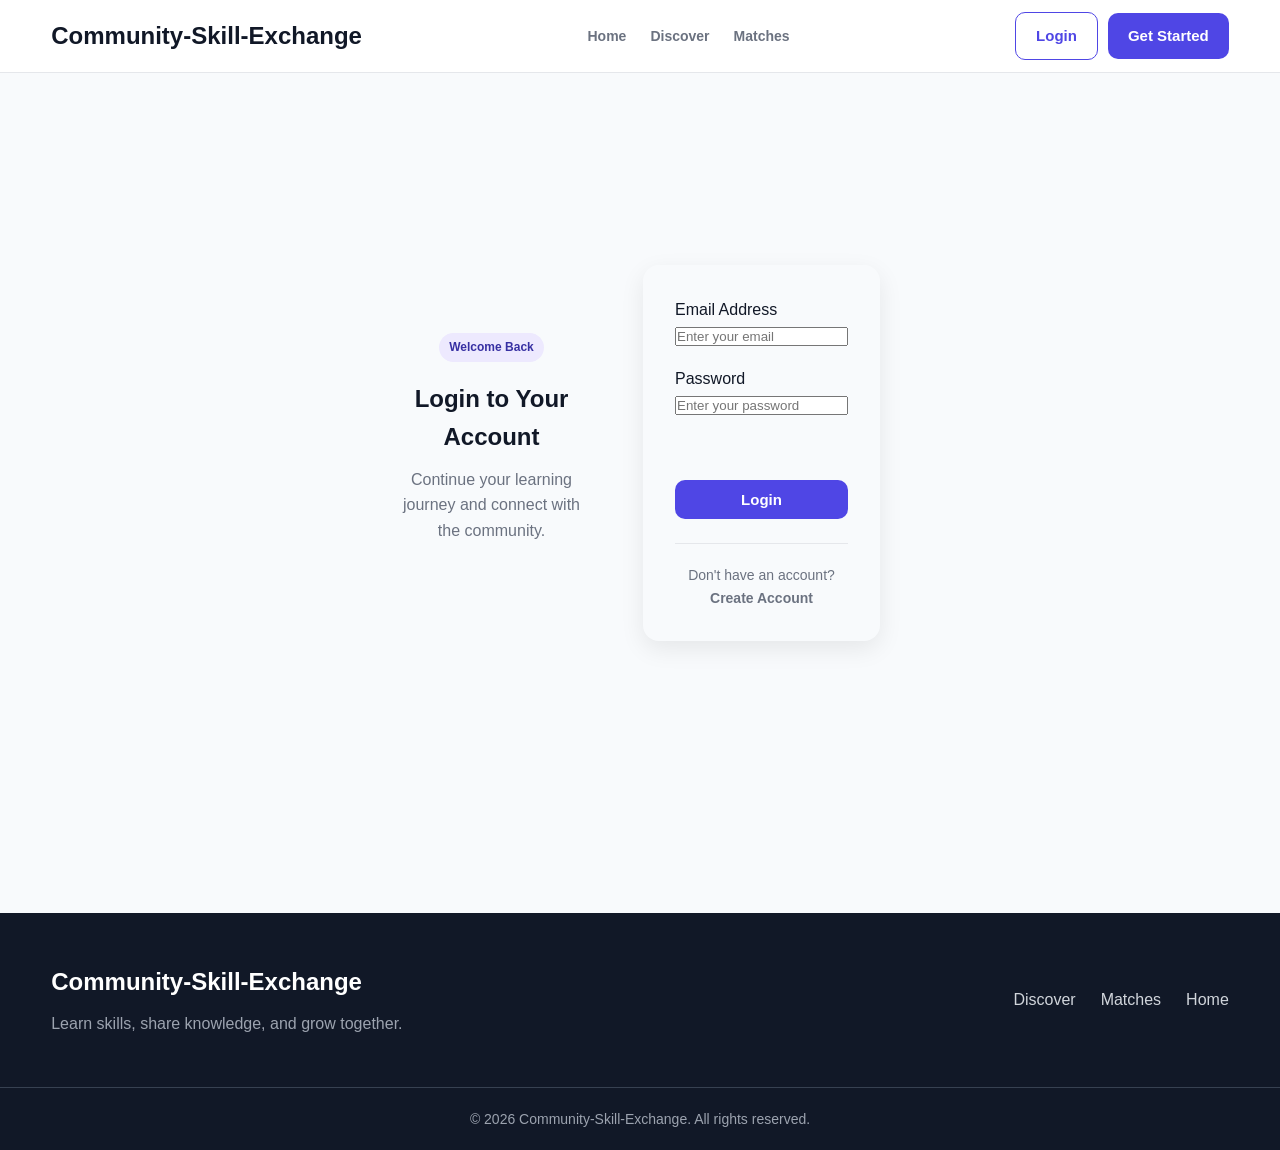
==== dashboard.html @ 2cf52b86 "Complete authentication system" ====
<!DOCTYPE html>
<html lang="en">

<head>
    <meta charset="UTF-8">
    <meta name="viewport" content="width=device-width, initial-scale=1.0">

    <title>Dashboard | Community-Skill-Exchange</title>

    <link rel="stylesheet" href="css/style.css">
    <link rel="stylesheet" href="css/components.css">
    <link rel="stylesheet" href="css/responsive.css">
</head>

<body>

    <!-- Navigation -->
    <div id="navbar"></div>


    <!-- Dashboard -->
    <main>

        <section class="section">

            <div class="container">

                <div class="section-header">

                    <span class="badge badge-primary">
                        Dashboard
                    </span>

                    <h1>
                        Welcome to Community-Skill-Exchange
                    </h1>

                    <p>
                        Manage your skills, learning goals,
                        activities, and connections.
                    </p>

                </div>


                <!-- Dashboard Cards -->
                <div class="card-grid">

                    <div class="card">

                        <h3>My Profile</h3>

                        <p>
                            View and manage your profile
                            information.
                        </p>

                        <a
                            href="profile.html"
                            class="btn btn-secondary">
                            View Profile
                        </a>

                    </div>


                    <div class="card">

                        <h3>My Skills</h3>

                        <p>
                            Add and manage the skills you
                            can teach or want to learn.
                        </p>

                        <a
                            href="skills.html"
                            class="btn btn-secondary">
                            Manage Skills
                        </a>

                    </div>


                    <div class="card">

                        <h3>Find People</h3>

                        <p>
                            Discover community members and
                            explore their skills.
                        </p>

                        <a
                            href="discover.html"
                            class="btn btn-secondary">
                            Discover
                        </a>

                    </div>


                    <div class="card">

                        <h3>My Matches</h3>

                        <p>
                            View people who match your
                            learning and teaching interests.
                        </p>

                        <a
                            href="matches.html"
                            class="btn btn-secondary">
                            View Matches
                        </a>

                    </div>

                </div>

            </div>

        </section>

    </main>


    <!-- Footer -->
    <div id="footer"></div>


    <!-- JavaScript -->

    <script src="js/storage.js"></script>
    <script src="js/common.js"></script>
    <script src="js/auth.js"></script>

    <!-- Protect Dashboard -->
    <script>
        protectPage();
    </script>

    <script src="js/app.js"></script>

</body>

</html>
---- css/style.css ----
/* =====================================================
   SKILLCONNECT - GLOBAL STYLES
   Community Skill Exchange & Learning Network
   ===================================================== */

* {
    margin: 0;
    padding: 0;
    box-sizing: border-box;
}

:root {
    --primary: #4f46e5;
    --primary-dark: #3730a3;
    --secondary: #7c3aed;

    --background: #f8fafc;
    --surface: #ffffff;

    --text-primary: #111827;
    --text-secondary: #6b7280;

    --border: #e5e7eb;

    --success: #16a34a;
    --warning: #f59e0b;
    --danger: #dc2626;

    --radius-sm: 6px;
    --radius-md: 10px;
    --radius-lg: 16px;

    --shadow-sm: 0 2px 8px rgba(0, 0, 0, 0.05);
    --shadow-md: 0 8px 24px rgba(0, 0, 0, 0.08);

    --container: 1200px;
}

html {
    scroll-behavior: smooth;
}

body {
    font-family: Arial, Helvetica, sans-serif;
    background: var(--background);
    color: var(--text-primary);
    line-height: 1.6;
}

/* Container */

.container {
    width: min(92%, var(--container));
    margin: 0 auto;
}

/* Links */

a {
    color: inherit;
    text-decoration: none;
}

/* Buttons */

.btn {
    display: inline-flex;
    align-items: center;
    justify-content: center;
    gap: 8px;

    padding: 11px 20px;

    border: none;
    border-radius: var(--radius-md);

    font-size: 15px;
    font-weight: 600;

    cursor: pointer;

    transition: 0.2s ease;
}

.btn-primary {
    background: var(--primary);
    color: white;
}

.btn-primary:hover {
    background: var(--primary-dark);
    transform: translateY(-1px);
}

.btn-secondary {
    background: #ede9fe;
    color: var(--primary-dark);
}

.btn-outline {
    background: transparent;
    color: var(--primary);
    border: 1px solid var(--primary);
}

/* Cards */

.card {
    background: var(--surface);
    border: 1px solid var(--border);
    border-radius: var(--radius-lg);
    padding: 24px;
    box-shadow: var(--shadow-sm);
}

/* Forms */

.form-group {
    margin-bottom: 18px;
}

.form-label {
    display: block;
    margin-bottom: 7px;
    font-weight: 600;
}

.form-input,
.form-select,
.form-textarea {
    width: 100%;
    padding: 12px 14px;

    border: 1px solid var(--border);
    border-radius: var(--radius-md);

    background: white;
    color: var(--text-primary);

    font-size: 15px;
    outline: none;

    transition: 0.2s ease;
}

.form-input:focus,
.form-select:focus,
.form-textarea:focus {
    border-color: var(--primary);
    box-shadow: 0 0 0 3px rgba(79, 70, 229, 0.1);
}

.form-textarea {
    min-height: 120px;
    resize: vertical;
}

/* Page header */

.page-header {
    margin-bottom: 30px;
}

.page-header h1 {
    font-size: 30px;
    margin-bottom: 6px;
}

.page-header p {
    color: var(--text-secondary);
}

/* Badge */

.badge {
    display: inline-flex;
    padding: 5px 10px;
    border-radius: 999px;
    font-size: 12px;
    font-weight: 600;
}

.badge-primary {
    background: #ede9fe;
    color: var(--primary-dark);
}

.badge-success {
    background: #dcfce7;
    color: #166534;
}

/* Utilities */

.text-center {
    text-align: center;
}

.text-muted {
    color: var(--text-secondary);
}

.hidden {
    display: none !important;
}
/* =====================================================
   HERO
   ===================================================== */

.hero {
    min-height: calc(100vh - 72px);

    display: flex;
    align-items: center;

    background:
        radial-gradient(
            circle at top right,
            #e0e7ff,
            transparent 40%
        );
}

.hero-content {
    max-width: 760px;
    text-align: center;
    margin: 0 auto;
}

.hero h1 {
    margin-top: 20px;
    font-size: clamp(42px, 6vw, 72px);
    line-height: 1.05;
    letter-spacing: -2px;
}

.hero h1 span {
    color: var(--primary);
}

.hero p {
    max-width: 650px;
    margin: 25px auto;
    color: var(--text-secondary);
    font-size: 18px;
}

.hero-actions {
    display: flex;
    justify-content: center;
    gap: 12px;
    margin-top: 30px;
}

@media (max-width: 600px) {

    .hero {
        min-height: calc(100vh - 64px);
    }

    .hero h1 {
        font-size: 42px;
    }

    .hero p {
        font-size: 16px;
    }

    .hero-actions {
        flex-direction: column;
    }

    .hero-actions .btn {
        width: 100%;
    }
}
---- css/components.css ----
/* =====================================================
   NAVBAR
   ===================================================== */

.navbar {
    background: #ffffff;
    border-bottom: 1px solid var(--border);
    position: sticky;
    top: 0;
    z-index: 1000;
}

.navbar-content {
    min-height: 72px;

    display: flex;
    align-items: center;
    justify-content: space-between;

    gap: 30px;
}

.logo {
    font-size: 24px;
    font-weight: 800;
    color: var(--text-primary);
}

.logo span {
    color: var(--primary);
}

.nav-links {
    display: flex;
    align-items: center;
    gap: 24px;
}

.nav-links a {
    color: var(--text-secondary);
    font-size: 14px;
    font-weight: 600;
    transition: 0.2s ease;
}

.nav-links a:hover {
    color: var(--primary);
}

.nav-actions {
    display: flex;
    align-items: center;
    gap: 10px;
}
/* =====================================================
   FOOTER
   ===================================================== */

.footer {
    margin-top: 80px;
    background: #111827;
    color: #ffffff;
}

.footer-content {
    padding: 50px 0;

    display: flex;
    justify-content: space-between;
    gap: 40px;
}

.footer .logo {
    color: #ffffff;
}

.footer p {
    margin-top: 10px;
    color: #9ca3af;
}

.footer-links {
    display: flex;
    gap: 25px;
    align-items: center;
}

.footer-links a {
    color: #d1d5db;
    transition: 0.2s ease;
}

.footer-links a:hover {
    color: #ffffff;
}

.footer-bottom {
    border-top: 1px solid #374151;
    padding: 20px;
    text-align: center;
}

.footer-bottom p {
    margin: 0;
    font-size: 14px;
}
/* =====================================================
   AUTHENTICATION
   ===================================================== */

.auth-page {
    min-height: calc(100vh - 72px);

    display: flex;
    align-items: center;

    padding: 60px 0;

    background:
        radial-gradient(
            circle at top left,
            #e0e7ff,
            transparent 35%
        );
}

.auth-container {
    max-width: 1050px;
    margin: 0 auto;

    display: grid;
    grid-template-columns: 1fr 1fr;

    gap: 60px;
    align-items: center;
}


/* Authentication information */

.auth-info {
    padding: 20px;
}

.auth-info h1 {
    margin-top: 20px;

    font-size: clamp(42px, 5vw, 64px);
    line-height: 1.05;
    letter-spacing: -2px;
}

.auth-info h1 span {
    color: var(--primary);
}

.auth-info > p {
    margin-top: 24px;

    max-width: 500px;

    color: var(--text-secondary);
    font-size: 17px;
}


/* Benefits */

.auth-benefits {
    margin-top: 35px;

    display: flex;
    flex-direction: column;
    gap: 20px;
}

.benefit-item {
    display: flex;
    gap: 14px;
    align-items: flex-start;
}

.benefit-icon {
    width: 30px;
    height: 30px;

    display: flex;
    align-items: center;
    justify-content: center;

    flex-shrink: 0;

    border-radius: 50%;

    background: #ede9fe;
    color: var(--primary);

    font-weight: 700;
}

.benefit-item h3 {
    font-size: 16px;
    margin-bottom: 3px;
}

.benefit-item p {
    color: var(--text-secondary);
    font-size: 14px;
}


/* Authentication card */

.auth-card {
    background: var(--surface);

    padding: 38px;

    border: 1px solid var(--border);
    border-radius: var(--radius-lg);

    box-shadow: var(--shadow-md);
}

.auth-header {
    margin-bottom: 28px;
}

.auth-header h2 {
    font-size: 28px;
    margin-bottom: 6px;
}

.auth-header p {
    color: var(--text-secondary);
}


/* Checkbox */

.form-checkbox {
    display: flex;
    align-items: flex-start;
    gap: 9px;

    margin-bottom: 20px;

    font-size: 14px;
    color: var(--text-secondary);
}

.form-checkbox input {
    margin-top: 4px;
}


/* Submit button */

.auth-submit {
    width: 100%;
}


/* Authentication messages */

.auth-message {
    min-height: 20px;

    margin-bottom: 15px;

    font-size: 14px;
    font-weight: 600;
}

.auth-message.success {
    color: var(--success);
}

.auth-message.error {
    color: var(--danger);
}


/* Authentication footer */

.auth-footer {
    margin-top: 25px;

    padding-top: 20px;

    border-top: 1px solid var(--border);

    text-align: center;
}

.auth-footer p {
    color: var(--text-secondary);
    font-size: 14px;
}

.auth-footer a {
    color: var(--primary);
    font-weight: 600;
}
/* =====================================================
   LOGIN PAGE
   ===================================================== */

/* =====================================================
   AUTH SECTION
   ===================================================== */

.auth-section {
    min-height: calc(100vh - 140px);
    display: flex;
    align-items: center;
    justify-content: center;
    padding: 60px 20px;
}

/* =====================================================
   AUTHENTICATION LAYOUT
   ===================================================== */

.auth-page {
    min-height: calc(100vh - 140px);
    padding: 60px 20px;
    display: flex;
    align-items: center;
}

.auth-page .auth-container {
    width: 100%;
    max-width: 1050px;
    margin: 0 auto;

    display: grid;
    grid-template-columns: 1fr 420px;
    gap: 70px;
    align-items: center;
}

/* Left information section */

.auth-info {
    padding: 20px;
}

.auth-info h1 {
    font-size: 4rem;
    line-height: 1.05;
    margin: 25px 0;
}

.auth-info h1 span {
    color: var(--primary-color);
}

.auth-info > p {
    max-width: 560px;
    font-size: 1.05rem;
    line-height: 1.7;
    color: var(--text-secondary);
}

/* Benefits */

.auth-benefits {
    margin-top: 35px;
}

.benefit-item {
    display: flex;
    gap: 15px;
    margin-bottom: 22px;
}

.benefit-icon {
    width: 32px;
    height: 32px;
    flex-shrink: 0;

    display: flex;
    align-items: center;
    justify-content: center;

    border-radius: 50%;
    background: var(--primary-light);
    color: var(--primary-color);
    font-weight: 700;
}

.benefit-item h3 {
    margin: 0 0 5px;
}

.benefit-item p {
    margin: 0;
    color: var(--text-secondary);
}

/* Registration card */

.auth-page .auth-card {
    width: 100%;
    box-sizing: border-box;

    background: var(--bg-card);
    border: 1px solid var(--border-color);
    border-radius: 18px;
    padding: 35px;

    box-shadow: var(--shadow-md);
}

.auth-page .auth-header {
    text-align: center;
    margin-bottom: 30px;
}

.auth-page .auth-header h2 {
    margin: 0 0 10px;
}

.auth-page .auth-header p {
    margin: 0;
    color: var(--text-secondary);
}

/* Form */

.auth-page .form-group {
    width: 100%;
    margin-bottom: 20px;
}

.auth-page .form-input {
    width: 100%;
    box-sizing: border-box;
}

.auth-submit {
    width: 100%;
    margin-top: 10px;
}

.auth-footer {
    text-align: center;
    margin-top: 24px;
}

.auth-footer p {
    color: var(--text-secondary);
}

.auth-footer a {
    color: var(--primary-color);
    font-weight: 600;
    text-decoration: none;
}

.auth-footer a:hover {
    text-decoration: underline;
}

/* Login page only */
.login-page .auth-container {
    max-width: 480px;
}

/* Registration page */
.register-page .auth-container {
    max-width: 1050px;
    margin: 0 auto;
}

.auth-header {
    text-align: center;
    margin-bottom: 30px;
}

.auth-header h1 {
    margin: 18px 0 10px;
}

.auth-header p {
    color: var(--text-secondary);
    line-height: 1.6;
}

.auth-card {
    background: var(--bg-card);
    border: 1px solid var(--border-color);
    border-radius: 16px;
    padding: 32px;
    box-shadow: var(--shadow-md);
}

.btn-full {
    width: 100%;
    margin-top: 10px;
}

.auth-footer {
    text-align: center;
    margin-top: 24px;
}

.auth-footer p {
    color: var(--text-secondary);
}

.auth-footer a {
    color: var(--primary-color);
    font-weight: 600;
    text-decoration: none;
}

.auth-footer a:hover {
    text-decoration: underline;
}
---- css/responsive.css ----
@media (max-width: 900px) {

    .nav-links {
        display: none;
    }

    .navbar-content {
        min-height: 64px;
    }

    .page-header h1 {
        font-size: 26px;
    }
}

@media (max-width: 500px) {

    .nav-actions .btn-outline {
        display: none;
    }

    .logo {
        font-size: 20px;
    }

    .card {
        padding: 18px;
    }
}
@media (max-width: 700px) {

    .footer-content {
        flex-direction: column;
    }

    .footer-links {
        flex-wrap: wrap;
        gap: 15px;
    }
}
/* =====================================================
   AUTHENTICATION RESPONSIVE
   ===================================================== */

@media (max-width: 850px) {

    .auth-container {
        grid-template-columns: 1fr;
        gap: 30px;
        max-width: 600px;
    }

    .auth-info {
        text-align: center;
    }

    .auth-info > p {
        margin-left: auto;
        margin-right: auto;
    }

    .auth-benefits {
        text-align: left;
    }
}


@media (max-width: 500px) {

    .auth-page {
        padding: 30px 0;
    }

    .auth-card {
        padding: 25px 20px;
    }

    .auth-info h1 {
        font-size: 42px;
    }

    .auth-header h2 {
        font-size: 24px;
    }
}
/* =====================================================
   AUTH RESPONSIVE
   ===================================================== */

@media (max-width: 900px) {

    .auth-page .auth-container {
        grid-template-columns: 1fr;
        max-width: 600px;
        gap: 30px;
    }

    .auth-info {
        text-align: center;
    }

    .auth-info > p {
        margin-left: auto;
        margin-right: auto;
    }

    .benefit-item {
        text-align: left;
    }

    .auth-info h1 {
        font-size: 3rem;
    }
}


@media (max-width: 600px) {

    .auth-page {
        padding: 40px 15px;
    }

    .auth-page .auth-card {
        padding: 25px 20px;
    }

    .auth-info {
        padding: 10px;
    }

    .auth-info h1 {
        font-size: 2.4rem;
    }
}
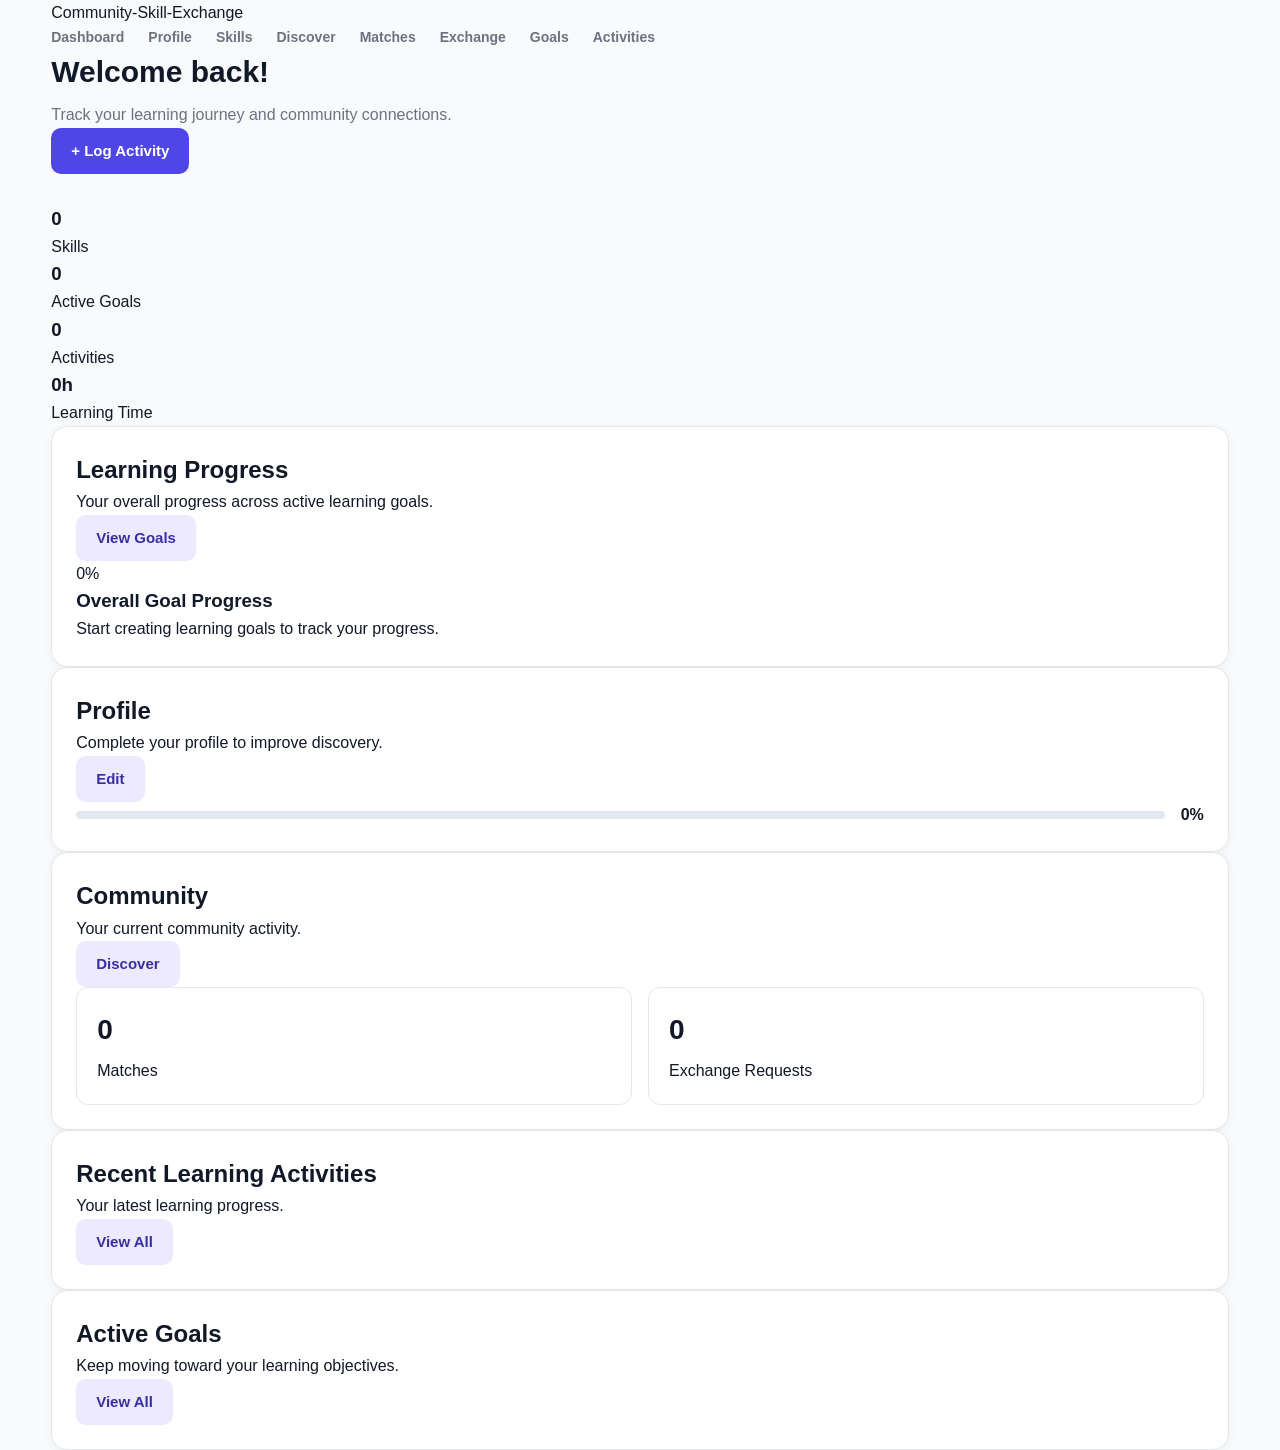
==== commit 083bf277: "Complete responsive design and testing" ====
--- a/dashboard.html
+++ b/dashboard.html
@@ -2,123 +2,462 @@
 <html lang="en">
 
 <head>
+
     <meta charset="UTF-8">
-    <meta name="viewport" content="width=device-width, initial-scale=1.0">
-
-    <title>Dashboard | Community-Skill-Exchange</title>
-
-    <link rel="stylesheet" href="css/style.css">
-    <link rel="stylesheet" href="css/components.css">
-    <link rel="stylesheet" href="css/responsive.css">
+
+    <meta
+        name="viewport"
+        content="width=device-width, initial-scale=1.0"
+    >
+
+    <title>
+        Dashboard | Community-Skill-Exchange
+    </title>
+
+    <link
+        rel="stylesheet"
+        href="css/style.css"
+    >
+
+    <link
+        rel="stylesheet"
+        href="css/components.css"
+    >
+
+    <link
+        rel="stylesheet"
+        href="css/responsive.css"
+    >
+
 </head>
 
 <body>
 
-    <!-- Navigation -->
-    <div id="navbar"></div>
-
-
-    <!-- Dashboard -->
-    <main>
-
-        <section class="section">
-
-            <div class="container">
+    <header class="topbar">
+
+        <div class="container">
+
+            <div class="brand">
+                Community-Skill-Exchange
+            </div>
+
+            <nav class="nav-links">
+
+                <a
+                    href="dashboard.html"
+                    class="active"
+                >
+                    Dashboard
+                </a>
+
+                <a href="profile.html">
+                    Profile
+                </a>
+
+                <a href="skills.html">
+                    Skills
+                </a>
+
+                <a href="discover.html">
+                    Discover
+                </a>
+
+                <a href="matches.html">
+                    Matches
+                </a>
+
+                <a href="exchange.html">
+                    Exchange
+                </a>
+
+                <a href="goals.html">
+                    Goals
+                </a>
+
+                <a href="activities.html">
+                    Activities
+                </a>
+
+            </nav>
+
+        </div>
+
+    </header>
+
+
+    <main class="container">
+
+        <!-- WELCOME -->
+
+        <section class="page-header">
+
+            <div>
+
+                <h1 id="dashboardWelcome">
+                    Welcome back!
+                </h1>
+
+                <p>
+                    Track your learning journey and community connections.
+                </p>
+
+            </div>
+
+            <a
+                href="activities.html"
+                class="btn btn-primary"
+            >
+                + Log Activity
+            </a>
+
+        </section>
+
+
+        <!-- OVERVIEW -->
+
+        <section class="stats-grid">
+
+            <div class="stat-card">
+
+                <h3 id="dashboardSkills">
+                    0
+                </h3>
+
+                <p>
+                    Skills
+                </p>
+
+            </div>
+
+
+            <div class="stat-card">
+
+                <h3 id="dashboardGoals">
+                    0
+                </h3>
+
+                <p>
+                    Active Goals
+                </p>
+
+            </div>
+
+
+            <div class="stat-card">
+
+                <h3 id="dashboardActivities">
+                    0
+                </h3>
+
+                <p>
+                    Activities
+                </p>
+
+            </div>
+
+
+            <div class="stat-card">
+
+                <h3 id="dashboardLearningTime">
+                    0h
+                </h3>
+
+                <p>
+                    Learning Time
+                </p>
+
+            </div>
+
+        </section>
+
+
+        <!-- PROGRESS -->
+
+        <section class="card">
+
+            <div class="section-header">
+
+                <div>
+
+                    <h2>
+                        Learning Progress
+                    </h2>
+
+                    <p>
+                        Your overall progress across active learning goals.
+                    </p>
+
+                </div>
+
+                <a
+                    href="goals.html"
+                    class="btn btn-secondary"
+                >
+                    View Goals
+                </a>
+
+            </div>
+
+
+            <div class="progress-overview">
+
+                <div class="progress-circle-wrapper">
+
+                    <div
+                        class="progress-circle"
+                        id="overallProgressCircle"
+                    >
+
+                        <span id="overallProgress">
+                            0%
+                        </span>
+
+                    </div>
+
+                </div>
+
+
+                <div class="progress-details">
+
+                    <h3>
+                        Overall Goal Progress
+                    </h3>
+
+                    <p id="progressMessage">
+                        Start creating learning goals to track your progress.
+                    </p>
+
+                    <div class="progress-bar">
+
+                        <div
+                            id="dashboardProgressBar"
+                            class="progress-fill"
+                            style="width: 0%;"
+                        ></div>
+
+                    </div>
+
+                </div>
+
+            </div>
+
+        </section>
+
+
+        <!-- TWO COLUMN AREA -->
+
+        <section class="dashboard-grid">
+
+
+            <!-- PROFILE COMPLETION -->
+
+            <div class="card">
 
                 <div class="section-header">
 
-                    <span class="badge badge-primary">
-                        Dashboard
-                    </span>
-
-                    <h1>
-                        Welcome to Community-Skill-Exchange
-                    </h1>
+                    <div>
+
+                        <h2>
+                            Profile
+                        </h2>
+
+                        <p>
+                            Complete your profile to improve discovery.
+                        </p>
+
+                    </div>
+
+                    <a
+                        href="profile.html"
+                        class="btn btn-secondary"
+                    >
+                        Edit
+                    </a>
+
+                </div>
+
+
+                <div class="profile-completion">
+
+                    <div class="profile-progress-bar">
+
+                        <div
+                            id="profileProgressBar"
+                            class="progress-fill"
+                            style="width: 0%;"
+                        ></div>
+
+                    </div>
+
+                    <strong id="profileCompletion">
+                        0%
+                    </strong>
+
+                </div>
+
+
+                <ul
+                    id="profileChecklist"
+                    class="dashboard-list"
+                >
+                </ul>
+
+            </div>
+
+
+            <!-- COMMUNITY -->
+
+            <div class="card">
+
+                <div class="section-header">
+
+                    <div>
+
+                        <h2>
+                            Community
+                        </h2>
+
+                        <p>
+                            Your current community activity.
+                        </p>
+
+                    </div>
+
+                    <a
+                        href="discover.html"
+                        class="btn btn-secondary"
+                    >
+                        Discover
+                    </a>
+
+                </div>
+
+
+                <div class="community-stats">
+
+                    <div>
+
+                        <strong id="dashboardMatches">
+                            0
+                        </strong>
+
+                        <span>
+                            Matches
+                        </span>
+
+                    </div>
+
+
+                    <div>
+
+                        <strong id="dashboardExchangeRequests">
+                            0
+                        </strong>
+
+                        <span>
+                            Exchange Requests
+                        </span>
+
+                    </div>
+
+                </div>
+
+            </div>
+
+        </section>
+
+
+        <!-- RECENT ACTIVITIES -->
+
+        <section class="card">
+
+            <div class="section-header">
+
+                <div>
+
+                    <h2>
+                        Recent Learning Activities
+                    </h2>
 
                     <p>
-                        Manage your skills, learning goals,
-                        activities, and connections.
+                        Your latest learning progress.
                     </p>
 
                 </div>
 
-
-                <!-- Dashboard Cards -->
-                <div class="card-grid">
-
-                    <div class="card">
-
-                        <h3>My Profile</h3>
-
-                        <p>
-                            View and manage your profile
-                            information.
-                        </p>
-
-                        <a
-                            href="profile.html"
-                            class="btn btn-secondary">
-                            View Profile
-                        </a>
-
-                    </div>
-
-
-                    <div class="card">
-
-                        <h3>My Skills</h3>
-
-                        <p>
-                            Add and manage the skills you
-                            can teach or want to learn.
-                        </p>
-
-                        <a
-                            href="skills.html"
-                            class="btn btn-secondary">
-                            Manage Skills
-                        </a>
-
-                    </div>
-
-
-                    <div class="card">
-
-                        <h3>Find People</h3>
-
-                        <p>
-                            Discover community members and
-                            explore their skills.
-                        </p>
-
-                        <a
-                            href="discover.html"
-                            class="btn btn-secondary">
-                            Discover
-                        </a>
-
-                    </div>
-
-
-                    <div class="card">
-
-                        <h3>My Matches</h3>
-
-                        <p>
-                            View people who match your
-                            learning and teaching interests.
-                        </p>
-
-                        <a
-                            href="matches.html"
-                            class="btn btn-secondary">
-                            View Matches
-                        </a>
-
-                    </div>
-
-                </div>
-
+                <a
+                    href="activities.html"
+                    class="btn btn-secondary"
+                >
+                    View All
+                </a>
+
+            </div>
+
+
+            <div id="recentActivities">
+
+            </div>
+
+
+            <div
+                id="noRecentActivities"
+                class="empty-state"
+                style="display: none;"
+            >
+
+                <h3>
+                    No activities yet
+                </h3>
+
+                <p>
+                    Start recording your learning activities.
+                </p>
+
+                <a
+                    href="activities.html"
+                    class="btn btn-primary"
+                >
+                    Add Activity
+                </a>
+
+            </div>
+
+        </section>
+
+
+        <!-- ACTIVE GOALS -->
+
+        <section class="card">
+
+            <div class="section-header">
+
+                <div>
+
+                    <h2>
+                        Active Goals
+                    </h2>
+
+                    <p>
+                        Keep moving toward your learning objectives.
+                    </p>
+
+                </div>
+
+                <a
+                    href="goals.html"
+                    class="btn btn-secondary"
+                >
+                    View All
+                </a>
+
+            </div>
+
+
+            <div
+                id="dashboardGoalsList"
+                class="cards-grid"
+            >
             </div>
 
         </section>
@@ -126,20 +465,9 @@
     </main>
 
 
-    <!-- Footer -->
-    <div id="footer"></div>
-
-
-    <!-- JavaScript -->
-
     <script src="js/storage.js"></script>
+
     <script src="js/common.js"></script>
-    <script src="js/auth.js"></script>
-
-    <!-- Protect Dashboard -->
-    <script>
-        protectPage();
-    </script>
 
     <script src="js/app.js"></script>
 
--- a/css/style.css
+++ b/css/style.css
@@ -273,4 +273,2702 @@
     .hero-actions .btn {
         width: 100%;
     }
+}
+/* =====================================================
+   PROFESSIONAL PROFILE PAGE
+   ===================================================== */
+
+.profile-page {
+    background: #f8fafc;
+    min-height: 100vh;
+}
+
+
+/* =====================================================
+   PROFILE HERO
+   ===================================================== */
+
+.profile-hero {
+    background:
+        linear-gradient(
+            135deg,
+            #eef2ff 0%,
+            #f8fafc 55%,
+            #ffffff 100%
+        );
+
+    border-bottom: 1px solid #e2e8f0;
+    padding: 52px 0;
+}
+
+
+.profile-hero-content {
+    display: grid;
+    grid-template-columns: auto 1fr auto;
+    align-items: center;
+    gap: 28px;
+}
+
+
+.profile-avatar-large {
+    width: 112px;
+    height: 112px;
+
+    display: flex;
+    align-items: center;
+    justify-content: center;
+
+    border-radius: 50%;
+
+    background:
+        linear-gradient(
+            135deg,
+            #4f46e5,
+            #7c3aed
+        );
+
+    color: #ffffff;
+
+    font-size: 42px;
+    font-weight: 800;
+
+    box-shadow:
+        0 12px 30px rgba(79, 70, 229, 0.25);
+
+    border: 5px solid #ffffff;
+}
+
+
+.profile-hero-info {
+    min-width: 0;
+}
+
+
+.profile-badge {
+    display: inline-flex;
+
+    padding: 6px 12px;
+
+    border-radius: 999px;
+
+    background: #ede9fe;
+    color: #5b21b6;
+
+    font-size: 13px;
+    font-weight: 700;
+
+    margin-bottom: 10px;
+}
+
+
+.profile-hero-info h1 {
+    margin: 0 0 6px;
+
+    font-size: 32px;
+    font-weight: 800;
+
+    color: #0f172a;
+}
+
+
+.profile-hero-info > p {
+    margin: 0;
+
+    color: #64748b;
+}
+
+
+.profile-description {
+    margin-top: 12px !important;
+
+    max-width: 650px;
+
+    line-height: 1.7;
+}
+
+
+.profile-hero-action {
+    display: flex;
+    justify-content: flex-end;
+}
+
+
+/* =====================================================
+   PROFILE CONTENT
+   ===================================================== */
+
+.profile-content {
+    padding-top: 42px;
+    padding-bottom: 70px;
+}
+
+
+.profile-grid {
+    display: grid;
+
+    grid-template-columns:
+        minmax(0, 1fr)
+        minmax(0, 1fr);
+
+    gap: 24px;
+}
+
+
+.profile-card {
+    background: #ffffff;
+
+    border: 1px solid #e2e8f0;
+
+    border-radius: 18px;
+
+    padding: 28px;
+
+    box-shadow:
+        0 8px 25px rgba(15, 23, 42, 0.05);
+
+    transition:
+        transform 0.2s ease,
+        box-shadow 0.2s ease;
+}
+
+
+.profile-card:hover {
+    transform: translateY(-2px);
+
+    box-shadow:
+        0 14px 35px rgba(15, 23, 42, 0.08);
+}
+
+
+.profile-card-full {
+    grid-column: 1 / -1;
+}
+
+
+/* =====================================================
+   CARD HEADER
+   ===================================================== */
+
+.profile-card-header {
+    display: flex;
+    align-items: flex-start;
+
+    margin-bottom: 28px;
+}
+
+
+.profile-card-header > div {
+    display: flex;
+    align-items: flex-start;
+
+    gap: 14px;
+}
+
+
+.card-icon {
+    width: 42px;
+    height: 42px;
+
+    display: flex;
+    align-items: center;
+    justify-content: center;
+
+    border-radius: 12px;
+
+    background: #eef2ff;
+
+    font-size: 20px;
+}
+
+
+.profile-card h2 {
+    margin: 0;
+
+    font-size: 21px;
+    font-weight: 750;
+
+    color: #0f172a;
+}
+
+
+.profile-card-header p {
+    margin: 5px 0 0;
+
+    color: #64748b;
+
+    font-size: 14px;
+}
+
+
+/* =====================================================
+   PERSONAL INFORMATION
+   ===================================================== */
+
+.profile-info-grid {
+    display: grid;
+
+    grid-template-columns:
+        1fr 1fr;
+
+    gap: 18px;
+}
+
+
+.profile-info-item {
+    padding: 17px;
+
+    background: #f8fafc;
+
+    border: 1px solid #e2e8f0;
+
+    border-radius: 12px;
+}
+
+
+.profile-label {
+    display: block;
+
+    margin-bottom: 7px;
+
+    color: #64748b;
+
+    font-size: 13px;
+    font-weight: 600;
+
+    text-transform: uppercase;
+
+    letter-spacing: 0.04em;
+}
+
+
+.profile-info-item strong {
+    display: block;
+
+    color: #0f172a;
+
+    font-size: 15px;
+
+    word-break: break-word;
+}
+
+
+.profile-bio-section {
+    margin-top: 18px;
+
+    padding-top: 20px;
+
+    border-top: 1px solid #e2e8f0;
+}
+
+
+.profile-bio-section p {
+    margin: 0;
+
+    color: #475569;
+
+    line-height: 1.7;
+}
+
+
+/* =====================================================
+   SKILLS
+   ===================================================== */
+
+.skills-section {
+    display: flex;
+
+    flex-direction: column;
+
+    gap: 26px;
+}
+
+
+.skill-group {
+    padding: 20px;
+
+    background: #f8fafc;
+
+    border: 1px solid #e2e8f0;
+
+    border-radius: 14px;
+}
+
+
+.skill-group-title {
+    display: flex;
+
+    align-items: center;
+
+    gap: 13px;
+
+    margin-bottom: 15px;
+}
+
+
+.skill-group-title h3 {
+    margin: 0;
+
+    color: #0f172a;
+
+    font-size: 16px;
+}
+
+
+.skill-group-title p {
+    margin: 4px 0 0;
+
+    color: #64748b;
+
+    font-size: 13px;
+}
+
+
+.skill-icon {
+    width: 38px;
+    height: 38px;
+
+    display: flex;
+
+    align-items: center;
+    justify-content: center;
+
+    border-radius: 10px;
+
+    font-size: 20px;
+    font-weight: 800;
+}
+
+
+.teach-icon {
+    background: #dcfce7;
+    color: #15803d;
+}
+
+
+.learn-icon {
+    background: #dbeafe;
+    color: #2563eb;
+}
+
+
+.skill-list {
+    display: flex;
+
+    flex-wrap: wrap;
+
+    gap: 8px;
+}
+
+
+.skill-list .skill {
+    padding: 7px 12px;
+
+    border-radius: 999px;
+
+    background: #eef2ff;
+
+    color: #4338ca;
+
+    font-size: 13px;
+
+    font-weight: 600;
+}
+
+
+.empty-state {
+    color: #94a3b8;
+
+    font-size: 14px;
+}
+
+
+/* =====================================================
+   PROFILE STATISTICS
+   ===================================================== */
+
+.profile-stat-grid {
+    display: grid;
+
+    grid-template-columns:
+        repeat(4, 1fr);
+
+    gap: 16px;
+}
+
+
+.profile-stat {
+    text-align: center;
+
+    padding: 24px 16px;
+
+    border-radius: 14px;
+
+    background: #f8fafc;
+
+    border: 1px solid #e2e8f0;
+}
+
+
+.stat-number {
+    display: block;
+
+    font-size: 30px;
+
+    font-weight: 800;
+
+    color: #4f46e5;
+
+    margin-bottom: 5px;
+}
+
+
+.stat-label {
+    display: block;
+
+    color: #64748b;
+
+    font-size: 13px;
+
+    font-weight: 600;
+}
+
+
+/* =====================================================
+   BUTTON
+   ===================================================== */
+
+.profile-hero-action .btn {
+    min-width: 125px;
+}
+
+
+/* =====================================================
+   RESPONSIVE PROFILE
+   ===================================================== */
+
+@media (max-width: 900px) {
+
+    .profile-hero-content {
+        grid-template-columns: auto 1fr;
+    }
+
+
+    .profile-hero-action {
+        grid-column: 1 / -1;
+
+        justify-content: flex-start;
+    }
+
+
+    .profile-grid {
+        grid-template-columns: 1fr;
+    }
+
+
+    .profile-card-full {
+        grid-column: auto;
+    }
+
+
+    .profile-stat-grid {
+        grid-template-columns:
+            repeat(2, 1fr);
+    }
+
+}
+
+
+@media (max-width: 600px) {
+
+    .profile-hero {
+        padding: 35px 0;
+    }
+
+
+    .profile-hero-content {
+        grid-template-columns: 1fr;
+
+        text-align: center;
+
+        justify-items: center;
+    }
+
+
+    .profile-hero-info h1 {
+        font-size: 26px;
+    }
+
+
+    .profile-description {
+        font-size: 14px;
+    }
+
+
+    .profile-hero-action {
+        justify-content: center;
+    }
+
+
+    .profile-info-grid {
+        grid-template-columns: 1fr;
+    }
+
+
+    .profile-card {
+        padding: 20px;
+    }
+
+
+    .profile-stat-grid {
+        grid-template-columns: 1fr 1fr;
+    }
+
+}
+/* =====================================================
+   EDIT PROFILE FORM
+   ===================================================== */
+
+.edit-profile-form-container {
+    display: none;
+
+    margin-bottom: 28px;
+
+    padding: 24px;
+
+    background: #f8fafc;
+
+    border: 1px solid #e2e8f0;
+
+    border-radius: 14px;
+}
+
+
+.edit-profile-form-container.active {
+    display: block;
+}
+
+
+.form-grid {
+    display: grid;
+
+    grid-template-columns:
+        1fr 1fr;
+
+    gap: 20px;
+}
+
+
+.form-group {
+    display: flex;
+
+    flex-direction: column;
+
+    gap: 7px;
+}
+
+
+.form-group-full {
+    grid-column: 1 / -1;
+}
+
+
+.form-group label {
+    font-size: 14px;
+
+    font-weight: 650;
+
+    color: #334155;
+}
+
+
+.form-group input,
+.form-group textarea {
+    width: 100%;
+
+    padding: 12px 14px;
+
+    border: 1px solid #cbd5e1;
+
+    border-radius: 10px;
+
+    background: #ffffff;
+
+    color: #0f172a;
+
+    font-family: inherit;
+
+    font-size: 14px;
+
+    outline: none;
+
+    transition:
+        border-color 0.2s ease,
+        box-shadow 0.2s ease;
+}
+
+
+.form-group input:focus,
+.form-group textarea:focus {
+
+    border-color: #6366f1;
+
+    box-shadow:
+        0 0 0 3px rgba(99, 102, 241, 0.12);
+}
+
+
+.form-group textarea {
+    resize: vertical;
+
+    min-height: 120px;
+}
+
+
+.form-group small {
+    color: #94a3b8;
+
+    font-size: 12px;
+}
+
+
+.edit-form-actions {
+    display: flex;
+
+    justify-content: flex-end;
+
+    gap: 12px;
+
+    margin-top: 22px;
+
+    padding-top: 20px;
+
+    border-top: 1px solid #e2e8f0;
+}
+
+
+@media (max-width: 700px) {
+
+    .form-grid {
+        grid-template-columns: 1fr;
+    }
+
+
+    .form-group-full {
+        grid-column: auto;
+    }
+
+
+    .edit-form-actions {
+        flex-direction: column-reverse;
+    }
+
+
+    .edit-form-actions .btn {
+        width: 100%;
+    }
+
+}
+/* =====================================================
+   SKILLS PAGE
+   ===================================================== */
+
+.skills-page {
+    min-height: 100vh;
+}
+
+
+/* =====================================================
+   SKILLS HERO
+   ===================================================== */
+
+.skills-hero {
+    padding: 70px 0 50px;
+    background: linear-gradient(
+        135deg,
+        #eff6ff,
+        #f5f3ff
+    );
+    border-bottom: 1px solid var(--border);
+}
+
+
+.skills-hero-content {
+    max-width: 760px;
+}
+
+
+.skills-hero h1 {
+    margin: 18px 0 16px;
+    font-size: 3rem;
+    line-height: 1.15;
+}
+
+
+.skills-hero h1 span {
+    color: var(--primary);
+}
+
+
+.skills-hero p {
+    max-width: 680px;
+    margin: 0;
+    color: var(--muted);
+    font-size: 1.05rem;
+    line-height: 1.7;
+}
+
+
+/* =====================================================
+   SKILLS LAYOUT
+   ===================================================== */
+
+.skills-layout {
+    display: grid;
+    grid-template-columns: minmax(0, 0.9fr) minmax(0, 1.1fr);
+    gap: 28px;
+    align-items: start;
+}
+
+
+/* =====================================================
+   SKILLS CARD
+   ===================================================== */
+
+.skills-card {
+    background: var(--surface);
+    border: 1px solid var(--border);
+    border-radius: 20px;
+    padding: 30px;
+    box-shadow: 0 10px 30px rgba(15, 23, 42, 0.06);
+}
+
+
+.skills-card-header {
+    margin-bottom: 28px;
+}
+
+
+.skills-card-header > div {
+    display: flex;
+    align-items: flex-start;
+    gap: 14px;
+}
+
+
+.skills-card-header h2 {
+    margin: 0 0 6px;
+    font-size: 1.35rem;
+}
+
+
+.skills-card-header p {
+    margin: 0;
+    color: var(--muted);
+    line-height: 1.5;
+}
+
+
+.skills-card .card-icon {
+    width: 46px;
+    height: 46px;
+    display: inline-flex;
+    align-items: center;
+    justify-content: center;
+    flex-shrink: 0;
+    border-radius: 12px;
+    background: #eff6ff;
+    font-size: 1.25rem;
+}
+
+
+/* =====================================================
+   SKILL TYPE OPTIONS
+   ===================================================== */
+
+.skill-type-options {
+    display: grid;
+    grid-template-columns: 1fr 1fr;
+    gap: 12px;
+}
+
+
+.skill-type-option {
+    position: relative;
+    cursor: pointer;
+}
+
+
+.skill-type-option input {
+    position: absolute;
+    opacity: 0;
+    pointer-events: none;
+}
+
+
+.skill-type-content {
+    display: flex;
+    flex-direction: column;
+    gap: 6px;
+    min-height: 90px;
+    padding: 16px;
+    border: 1px solid var(--border);
+    border-radius: 12px;
+    background: #ffffff;
+    transition: all 0.2s ease;
+}
+
+
+.skill-type-content strong {
+    color: var(--text);
+    font-size: 0.95rem;
+}
+
+
+.skill-type-content small {
+    color: var(--muted);
+    line-height: 1.4;
+}
+
+
+.skill-type-option input:checked + .skill-type-content {
+    border-color: var(--primary);
+    background: #eff6ff;
+    box-shadow: 0 0 0 2px rgba(37, 99, 235, 0.08);
+}
+
+
+/* =====================================================
+   SKILL FORM CONTROLS
+   ===================================================== */
+
+.skills-card select,
+.skills-card input[type="text"] {
+    width: 100%;
+}
+
+
+.skill-submit-button {
+    width: 100%;
+    margin-top: 8px;
+}
+
+
+/* =====================================================
+   MANAGED SKILLS
+   ===================================================== */
+
+.managed-skill-group {
+    padding: 22px 0;
+    border-top: 1px solid var(--border);
+}
+
+
+.managed-skill-group:first-of-type {
+    padding-top: 0;
+    border-top: none;
+}
+
+
+.managed-skill-title {
+    display: flex;
+    align-items: center;
+    gap: 12px;
+    margin-bottom: 18px;
+}
+
+
+.managed-skill-title h3 {
+    margin: 0 0 4px;
+    font-size: 1.05rem;
+}
+
+
+.managed-skill-title p {
+    margin: 0;
+    color: var(--muted);
+    font-size: 0.9rem;
+}
+
+
+.skill-icon {
+    width: 40px;
+    height: 40px;
+    display: inline-flex;
+    align-items: center;
+    justify-content: center;
+    flex-shrink: 0;
+    border-radius: 10px;
+    font-size: 1.1rem;
+    font-weight: 700;
+}
+
+
+.teach-icon {
+    background: #ecfdf5;
+    color: #16a34a;
+}
+
+
+.learn-icon {
+    background: #eff6ff;
+    color: #2563eb;
+}
+
+
+/* =====================================================
+   MANAGED SKILL LIST
+   ===================================================== */
+
+.managed-skill-list {
+    display: flex;
+    flex-direction: column;
+    gap: 10px;
+}
+
+
+.skill-empty-state {
+    padding: 28px 20px;
+    text-align: center;
+    border: 1px dashed var(--border);
+    border-radius: 14px;
+    background: #f8fafc;
+}
+
+
+.skill-empty-state > span {
+    display: inline-flex;
+    width: 38px;
+    height: 38px;
+    align-items: center;
+    justify-content: center;
+    margin-bottom: 8px;
+    border-radius: 50%;
+    background: #ffffff;
+    color: var(--muted);
+    font-weight: 700;
+}
+
+
+.skill-empty-state p {
+    margin: 0 0 4px;
+    color: var(--text);
+    font-weight: 600;
+}
+
+
+.skill-empty-state small {
+    color: var(--muted);
+}
+
+
+/* =====================================================
+   SAVED SKILL ITEM
+   ===================================================== */
+
+.managed-skill-item {
+    display: flex;
+    align-items: center;
+    justify-content: space-between;
+    gap: 16px;
+    padding: 16px;
+    border: 1px solid var(--border);
+    border-radius: 14px;
+    background: #ffffff;
+}
+
+
+.managed-skill-info {
+    min-width: 0;
+}
+
+
+.managed-skill-name {
+    margin: 0 0 7px;
+    color: var(--text);
+    font-size: 1rem;
+    font-weight: 700;
+}
+
+
+.managed-skill-meta {
+    display: flex;
+    flex-wrap: wrap;
+    gap: 7px;
+}
+
+
+.skill-meta {
+    display: inline-flex;
+    align-items: center;
+    padding: 4px 9px;
+    border-radius: 999px;
+    background: #f1f5f9;
+    color: var(--muted);
+    font-size: 0.78rem;
+}
+
+
+.delete-skill-button {
+    flex-shrink: 0;
+    border: none;
+    background: transparent;
+    color: var(--danger);
+    cursor: pointer;
+    font-size: 0.85rem;
+    font-weight: 600;
+}
+
+
+.delete-skill-button:hover {
+    text-decoration: underline;
+}
+
+
+/* =====================================================
+   SKILLS RESPONSIVE
+   ===================================================== */
+
+@media (max-width: 900px) {
+
+    .skills-layout {
+        grid-template-columns: 1fr;
+    }
+
+}
+
+
+@media (max-width: 600px) {
+
+    .skills-hero {
+        padding: 50px 0 35px;
+    }
+
+
+    .skills-hero h1 {
+        font-size: 2.2rem;
+    }
+
+
+    .skills-card {
+        padding: 22px;
+        border-radius: 16px;
+    }
+
+
+    .skill-type-options {
+        grid-template-columns: 1fr;
+    }
+
+
+    .managed-skill-item {
+        align-items: flex-start;
+    }
+
+}
+/* =====================================================
+   SKILLS MANAGEMENT PAGE
+   ===================================================== */
+
+.skills-page {
+    min-height: 100vh;
+}
+
+
+/* =====================================================
+   SKILLS HERO
+   ===================================================== */
+
+.skills-hero {
+    padding: 70px 0 50px;
+    background: linear-gradient(
+        135deg,
+        #eff6ff,
+        #f5f3ff
+    );
+    border-bottom: 1px solid var(--border);
+}
+
+
+.skills-hero-content {
+    max-width: 760px;
+}
+
+
+.skills-hero h1 {
+    margin: 18px 0 16px;
+    font-size: 3rem;
+    line-height: 1.15;
+}
+
+
+.skills-hero h1 span {
+    color: var(--primary);
+}
+
+
+.skills-hero p {
+    max-width: 680px;
+    margin: 0;
+    color: var(--muted);
+    font-size: 1.05rem;
+    line-height: 1.7;
+}
+
+
+/* =====================================================
+   SKILLS LAYOUT
+   ===================================================== */
+
+.skills-layout {
+    display: grid;
+    grid-template-columns:
+        minmax(0, 0.9fr)
+        minmax(0, 1.1fr);
+
+    gap: 28px;
+
+    align-items: start;
+}
+
+
+/* =====================================================
+   SKILLS CARD
+   ===================================================== */
+
+.skills-card {
+    background: var(--surface);
+
+    border: 1px solid var(--border);
+
+    border-radius: 20px;
+
+    padding: 30px;
+
+    box-shadow:
+        0 10px 30px
+        rgba(15, 23, 42, 0.06);
+}
+
+
+.skills-card-header {
+    margin-bottom: 28px;
+}
+
+
+.skills-card-header > div {
+    display: flex;
+
+    align-items: flex-start;
+
+    gap: 14px;
+}
+
+
+.skills-card-header h2 {
+    margin: 0 0 6px;
+
+    font-size: 1.35rem;
+}
+
+
+.skills-card-header p {
+    margin: 0;
+
+    color: var(--muted);
+
+    line-height: 1.5;
+}
+
+
+.skills-card .card-icon {
+    width: 46px;
+
+    height: 46px;
+
+    display: inline-flex;
+
+    align-items: center;
+
+    justify-content: center;
+
+    flex-shrink: 0;
+
+    border-radius: 12px;
+
+    background: #eff6ff;
+
+    font-size: 1.25rem;
+}
+
+
+/* =====================================================
+   SKILL TYPE
+   ===================================================== */
+
+.skill-type-options {
+    display: grid;
+
+    grid-template-columns:
+        1fr 1fr;
+
+    gap: 12px;
+}
+
+
+.skill-type-option {
+    position: relative;
+
+    cursor: pointer;
+}
+
+
+.skill-type-option input {
+    position: absolute;
+
+    opacity: 0;
+
+    pointer-events: none;
+}
+
+
+.skill-type-content {
+    display: flex;
+
+    flex-direction: column;
+
+    gap: 6px;
+
+    min-height: 90px;
+
+    padding: 16px;
+
+    border: 1px solid var(--border);
+
+    border-radius: 12px;
+
+    background: #ffffff;
+
+    transition:
+        border-color 0.2s ease,
+        background 0.2s ease,
+        box-shadow 0.2s ease;
+}
+
+
+.skill-type-content strong {
+    color: var(--text);
+
+    font-size: 0.95rem;
+}
+
+
+.skill-type-content small {
+    color: var(--muted);
+
+    line-height: 1.4;
+}
+
+
+.skill-type-option
+input:checked
++
+.skill-type-content {
+    border-color: var(--primary);
+
+    background: #eff6ff;
+
+    box-shadow:
+        0 0 0 2px
+        rgba(37, 99, 235, 0.08);
+}
+
+
+/* =====================================================
+   FORM
+   ===================================================== */
+
+.skills-card input[type="text"],
+.skills-card select {
+    width: 100%;
+}
+
+
+.skill-submit-button {
+    width: 100%;
+
+    margin-top: 8px;
+}
+
+
+/* =====================================================
+   MANAGED SKILL GROUP
+   ===================================================== */
+
+.managed-skill-group {
+    padding: 22px 0;
+
+    border-top: 1px solid var(--border);
+}
+
+
+.managed-skill-group:first-of-type {
+    padding-top: 0;
+
+    border-top: none;
+}
+
+
+.managed-skill-title {
+    display: flex;
+
+    align-items: center;
+
+    gap: 12px;
+
+    margin-bottom: 18px;
+}
+
+
+.managed-skill-title h3 {
+    margin: 0 0 4px;
+
+    font-size: 1.05rem;
+}
+
+
+.managed-skill-title p {
+    margin: 0;
+
+    color: var(--muted);
+
+    font-size: 0.9rem;
+}
+
+
+.skill-icon {
+    width: 40px;
+
+    height: 40px;
+
+    display: inline-flex;
+
+    align-items: center;
+
+    justify-content: center;
+
+    flex-shrink: 0;
+
+    border-radius: 10px;
+
+    font-size: 1.1rem;
+
+    font-weight: 700;
+}
+
+
+.teach-icon {
+    background: #ecfdf5;
+
+    color: #16a34a;
+}
+
+
+.learn-icon {
+    background: #eff6ff;
+
+    color: #2563eb;
+}
+
+
+/* =====================================================
+   SKILL LIST
+   ===================================================== */
+
+.managed-skill-list {
+    display: flex;
+
+    flex-direction: column;
+
+    gap: 10px;
+}
+
+
+/* =====================================================
+   EMPTY STATE
+   ===================================================== */
+
+.skill-empty-state {
+    padding: 28px 20px;
+
+    text-align: center;
+
+    border:
+        1px dashed
+        var(--border);
+
+    border-radius: 14px;
+
+    background: #f8fafc;
+}
+
+
+.skill-empty-state > span {
+    display: inline-flex;
+
+    width: 38px;
+
+    height: 38px;
+
+    align-items: center;
+
+    justify-content: center;
+
+    margin-bottom: 8px;
+
+    border-radius: 50%;
+
+    background: #ffffff;
+
+    color: var(--muted);
+
+    font-weight: 700;
+}
+
+
+.skill-empty-state p {
+    margin: 0 0 4px;
+
+    color: var(--text);
+
+    font-weight: 600;
+}
+
+
+.skill-empty-state small {
+    color: var(--muted);
+}
+
+
+/* =====================================================
+   SAVED SKILL ITEM
+   ===================================================== */
+
+.managed-skill-item {
+    display: flex;
+
+    align-items: center;
+
+    justify-content: space-between;
+
+    gap: 16px;
+
+    padding: 16px;
+
+    border:
+        1px solid
+        var(--border);
+
+    border-radius: 14px;
+
+    background: #ffffff;
+
+    transition:
+        transform 0.2s ease,
+        box-shadow 0.2s ease;
+}
+
+
+.managed-skill-item:hover {
+    transform: translateY(-1px);
+
+    box-shadow:
+        0 6px 18px
+        rgba(15, 23, 42, 0.06);
+}
+
+
+.managed-skill-info {
+    min-width: 0;
+}
+
+
+.managed-skill-name {
+    margin: 0 0 7px;
+
+    color: var(--text);
+
+    font-size: 1rem;
+
+    font-weight: 700;
+}
+
+
+.managed-skill-meta {
+    display: flex;
+
+    flex-wrap: wrap;
+
+    gap: 7px;
+}
+
+
+.skill-meta {
+    display: inline-flex;
+
+    align-items: center;
+
+    padding: 4px 9px;
+
+    border-radius: 999px;
+
+    background: #f1f5f9;
+
+    color: var(--muted);
+
+    font-size: 0.78rem;
+}
+
+
+/* =====================================================
+   DELETE BUTTON
+   ===================================================== */
+
+.delete-skill-button {
+    flex-shrink: 0;
+
+    border: none;
+
+    background: transparent;
+
+    color: var(--danger);
+
+    cursor: pointer;
+
+    font-size: 0.85rem;
+
+    font-weight: 600;
+
+    padding: 6px 8px;
+
+    border-radius: 6px;
+}
+
+
+.delete-skill-button:hover {
+    background: #fef2f2;
+
+    text-decoration: underline;
+}
+
+
+/* =====================================================
+   RESPONSIVE
+   ===================================================== */
+
+@media (max-width: 900px) {
+
+    .skills-layout {
+        grid-template-columns: 1fr;
+    }
+
+}
+
+
+@media (max-width: 600px) {
+
+    .skills-hero {
+        padding: 50px 0 35px;
+    }
+
+
+    .skills-hero h1 {
+        font-size: 2.2rem;
+    }
+
+
+    .skills-card {
+        padding: 22px;
+
+        border-radius: 16px;
+    }
+
+
+    .skill-type-options {
+        grid-template-columns: 1fr;
+    }
+
+
+    .managed-skill-item {
+        align-items: flex-start;
+    }
+
+}
+/* =====================================================
+   DISCOVER PAGE
+   ===================================================== */
+
+.discover-page {
+    min-height: 100vh;
+}
+
+
+/* =====================================================
+   DISCOVER HERO
+   ===================================================== */
+
+.discover-hero {
+    padding: 70px 0 50px;
+
+    background: linear-gradient(
+        135deg,
+        #eff6ff,
+        #f5f3ff
+    );
+
+    border-bottom: 1px solid var(--border);
+}
+
+
+.discover-hero-content {
+    max-width: 800px;
+}
+
+
+.discover-hero h1 {
+    margin: 18px 0 16px;
+
+    font-size: 3rem;
+
+    line-height: 1.15;
+}
+
+
+.discover-hero h1 span {
+    color: var(--primary);
+}
+
+
+.discover-hero p {
+    max-width: 700px;
+
+    margin: 0;
+
+    color: var(--muted);
+
+    font-size: 1.05rem;
+
+    line-height: 1.7;
+}
+
+
+/* =====================================================
+   FILTER CARD
+   ===================================================== */
+
+.discover-filter-card {
+    padding: 30px;
+
+    margin-bottom: 42px;
+
+    background: var(--surface);
+
+    border: 1px solid var(--border);
+
+    border-radius: 20px;
+
+    box-shadow:
+        0 10px 30px
+        rgba(15, 23, 42, 0.06);
+}
+
+
+.discover-filter-header {
+    margin-bottom: 26px;
+}
+
+
+.discover-filter-header > div {
+    display: flex;
+
+    align-items: flex-start;
+
+    gap: 14px;
+}
+
+
+.discover-filter-header .card-icon {
+    width: 46px;
+
+    height: 46px;
+
+    display: inline-flex;
+
+    align-items: center;
+
+    justify-content: center;
+
+    flex-shrink: 0;
+
+    border-radius: 12px;
+
+    background: #eff6ff;
+
+    font-size: 1.25rem;
+}
+
+
+.discover-filter-header h2 {
+    margin: 0 0 6px;
+
+    font-size: 1.35rem;
+}
+
+
+.discover-filter-header p {
+    margin: 0;
+
+    color: var(--muted);
+}
+
+
+/* =====================================================
+   FILTER GRID
+   ===================================================== */
+
+.discover-filters {
+    display: grid;
+
+    grid-template-columns:
+        minmax(0, 1.4fr)
+        minmax(180px, 0.8fr)
+        minmax(180px, 0.8fr);
+
+    gap: 18px;
+
+    align-items: end;
+}
+
+
+.discover-filters .form-group {
+    margin-bottom: 0;
+}
+
+
+.discover-filter-actions {
+    display: flex;
+
+    justify-content: flex-end;
+
+    margin-top: 20px;
+}
+
+
+/* =====================================================
+   RESULTS HEADER
+   ===================================================== */
+
+.discover-results-header {
+    margin-bottom: 24px;
+}
+
+
+.discover-results-header h2 {
+    margin: 12px 0 6px;
+
+    font-size: 1.8rem;
+}
+
+
+.discover-results-header p {
+    margin: 0;
+
+    color: var(--muted);
+}
+
+
+/* =====================================================
+   RESULTS GRID
+   ===================================================== */
+
+.discover-results {
+    display: grid;
+
+    grid-template-columns:
+        repeat(3, minmax(0, 1fr));
+
+    gap: 22px;
+}
+
+
+/* =====================================================
+   MEMBER CARD
+   ===================================================== */
+
+.member-card {
+    display: flex;
+
+    flex-direction: column;
+
+    padding: 24px;
+
+    background: var(--surface);
+
+    border: 1px solid var(--border);
+
+    border-radius: 18px;
+
+    box-shadow:
+        0 8px 24px
+        rgba(15, 23, 42, 0.05);
+
+    transition:
+        transform 0.2s ease,
+        box-shadow 0.2s ease;
+}
+
+
+.member-card:hover {
+    transform: translateY(-3px);
+
+    box-shadow:
+        0 14px 32px
+        rgba(15, 23, 42, 0.09);
+}
+
+
+/* =====================================================
+   MEMBER HEADER
+   ===================================================== */
+
+.member-card-header {
+    display: flex;
+
+    align-items: center;
+
+    gap: 14px;
+
+    margin-bottom: 20px;
+}
+
+
+.member-avatar {
+    width: 54px;
+
+    height: 54px;
+
+    display: flex;
+
+    align-items: center;
+
+    justify-content: center;
+
+    flex-shrink: 0;
+
+    border-radius: 50%;
+
+    background:
+        linear-gradient(
+            135deg,
+            #2563eb,
+            #7c3aed
+        );
+
+    color: #ffffff;
+
+    font-size: 1.15rem;
+
+    font-weight: 700;
+}
+
+
+.member-name {
+    margin: 0 0 4px;
+
+    color: var(--text);
+
+    font-size: 1.08rem;
+}
+
+
+.member-location {
+    margin: 0;
+
+    color: var(--muted);
+
+    font-size: 0.85rem;
+}
+
+
+/* =====================================================
+   MEMBER DETAILS
+   ===================================================== */
+
+.member-details {
+    display: flex;
+
+    flex-direction: column;
+
+    gap: 16px;
+
+    flex: 1;
+}
+
+
+.member-detail-label {
+    display: block;
+
+    margin-bottom: 8px;
+
+    color: var(--muted);
+
+    font-size: 0.78rem;
+
+    font-weight: 700;
+
+    text-transform: uppercase;
+
+    letter-spacing: 0.04em;
+}
+
+
+.member-education {
+    margin: 0;
+
+    color: var(--text);
+
+    font-size: 0.9rem;
+
+    line-height: 1.5;
+}
+
+
+/* =====================================================
+   MEMBER SKILLS
+   ===================================================== */
+
+.member-skills {
+    display: flex;
+
+    flex-wrap: wrap;
+
+    gap: 7px;
+}
+
+
+.member-skill {
+    display: inline-flex;
+
+    align-items: center;
+
+    padding: 5px 9px;
+
+    border-radius: 999px;
+
+    background: #eff6ff;
+
+    color: #2563eb;
+
+    font-size: 0.78rem;
+
+    font-weight: 600;
+}
+
+
+.member-skill.learning {
+    background: #f5f3ff;
+
+    color: #7c3aed;
+}
+
+
+.member-no-skills {
+    margin: 0;
+
+    color: var(--muted);
+
+    font-size: 0.85rem;
+}
+
+
+/* =====================================================
+   MEMBER BIO
+   ===================================================== */
+
+.member-bio {
+    padding-top: 14px;
+
+    border-top: 1px solid var(--border);
+}
+
+
+.member-bio p {
+    margin: 0;
+
+    color: var(--muted);
+
+    font-size: 0.88rem;
+
+    line-height: 1.6;
+}
+
+
+/* =====================================================
+   MEMBER FOOTER
+   ===================================================== */
+
+.member-card-footer {
+    display: flex;
+
+    justify-content: space-between;
+
+    align-items: center;
+
+    gap: 12px;
+
+    padding-top: 20px;
+
+    margin-top: 20px;
+
+    border-top: 1px solid var(--border);
+}
+
+
+.member-joined {
+    color: var(--muted);
+
+    font-size: 0.78rem;
+}
+
+
+/* =====================================================
+   EMPTY STATE
+   ===================================================== */
+
+.discover-empty {
+    max-width: 520px;
+
+    margin: 40px auto;
+
+    padding: 50px 25px;
+
+    text-align: center;
+
+    border:
+        1px dashed
+        var(--border);
+
+    border-radius: 18px;
+
+    background: #f8fafc;
+}
+
+
+.discover-empty-icon {
+    width: 56px;
+
+    height: 56px;
+
+    display: flex;
+
+    align-items: center;
+
+    justify-content: center;
+
+    margin: 0 auto 15px;
+
+    border-radius: 50%;
+
+    background: #ffffff;
+
+    font-size: 1.4rem;
+}
+
+
+.discover-empty h3 {
+    margin: 0 0 8px;
+}
+
+
+.discover-empty p {
+    margin: 0 0 20px;
+
+    color: var(--muted);
+}
+
+
+/* =====================================================
+   RESPONSIVE
+   ===================================================== */
+
+@media (max-width: 1050px) {
+
+    .discover-results {
+        grid-template-columns:
+            repeat(2, minmax(0, 1fr));
+    }
+
+
+    .discover-filters {
+        grid-template-columns:
+            1fr 1fr;
+    }
+
+
+    .discover-filters
+    .form-group:first-child {
+        grid-column: 1 / -1;
+    }
+
+}
+
+
+@media (max-width: 700px) {
+
+    .discover-hero {
+        padding: 50px 0 35px;
+    }
+
+
+    .discover-hero h1 {
+        font-size: 2.2rem;
+    }
+
+
+    .discover-filter-card {
+        padding: 22px;
+    }
+
+
+    .discover-filters {
+        grid-template-columns: 1fr;
+    }
+
+
+    .discover-filters
+    .form-group:first-child {
+        grid-column: auto;
+    }
+
+
+    .discover-results {
+        grid-template-columns: 1fr;
+    }
+
+}
+/* =====================================================
+   PHASE 5 — MATCHING PAGE
+   ===================================================== */
+
+.matches-page {
+    min-height: 100vh;
+}
+
+
+/* =====================================================
+   MATCH HERO
+   ===================================================== */
+
+.matches-hero {
+    padding: 80px 0 60px;
+    background:
+        linear-gradient(
+            135deg,
+            #eff6ff 0%,
+            #f5f3ff 100%
+        );
+    border-bottom: 1px solid var(--border);
+}
+
+.matches-hero-content {
+    max-width: 760px;
+    text-align: center;
+    margin: 0 auto;
+}
+
+.matches-hero-content h1 {
+    margin: 20px 0 16px;
+    font-size: clamp(2.2rem, 5vw, 4rem);
+    line-height: 1.1;
+    color: var(--text);
+}
+
+.matches-hero-content h1 span {
+    display: block;
+    color: var(--primary);
+}
+
+.matches-hero-content p {
+    margin: 0 auto;
+    max-width: 680px;
+    color: var(--muted);
+    font-size: 1.05rem;
+    line-height: 1.7;
+}
+
+
+/* =====================================================
+   MATCH SECTION
+   ===================================================== */
+
+.matches-section {
+    padding: 60px 0 90px;
+    background: var(--bg);
+}
+
+
+/* =====================================================
+   FILTER CARD
+   ===================================================== */
+
+.match-filter-card {
+    background: var(--surface);
+    border: 1px solid var(--border);
+    border-radius: 18px;
+    padding: 28px;
+    margin-bottom: 30px;
+    box-shadow: 0 10px 30px rgba(15, 23, 42, 0.05);
+}
+
+.match-filter-header {
+    margin-bottom: 24px;
+}
+
+.match-filter-header h2 {
+    margin: 0 0 8px;
+    color: var(--text);
+    font-size: 1.4rem;
+}
+
+.match-filter-header p {
+    margin: 0;
+    color: var(--muted);
+    line-height: 1.6;
+}
+
+.match-filters {
+    display: grid;
+    grid-template-columns:
+        minmax(220px, 1fr)
+        minmax(220px, 1fr)
+        auto;
+    gap: 18px;
+    align-items: end;
+}
+
+.match-filter-group {
+    display: flex;
+    flex-direction: column;
+    gap: 8px;
+}
+
+.match-filter-group label {
+    font-size: 0.9rem;
+    font-weight: 600;
+    color: var(--text);
+}
+
+.match-filter-actions {
+    display: flex;
+    align-items: center;
+}
+
+
+/* =====================================================
+   RESULT HEADER
+   ===================================================== */
+
+.matches-results-header {
+    display: flex;
+    align-items: center;
+    justify-content: space-between;
+    margin-bottom: 20px;
+}
+
+.matches-results-header span {
+    font-size: 0.95rem;
+    font-weight: 600;
+    color: var(--muted);
+}
+
+
+/* =====================================================
+   MATCH RESULTS
+   ===================================================== */
+
+.matches-results {
+    display: grid;
+    grid-template-columns:
+        repeat(2, minmax(0, 1fr));
+    gap: 24px;
+}
+
+
+/* =====================================================
+   MATCH CARD
+   ===================================================== */
+
+.match-card {
+    background: var(--surface);
+    border: 1px solid var(--border);
+    border-radius: 18px;
+    overflow: hidden;
+    transition:
+        transform 0.2s ease,
+        box-shadow 0.2s ease,
+        border-color 0.2s ease;
+}
+
+.match-card:hover {
+    transform: translateY(-4px);
+    box-shadow:
+        0 16px 35px rgba(15, 23, 42, 0.09);
+    border-color: #bfdbfe;
+}
+
+
+/* =====================================================
+   MATCH CARD TOP
+   ===================================================== */
+
+.match-card-top {
+    display: flex;
+    align-items: center;
+    justify-content: space-between;
+    gap: 20px;
+    padding: 24px;
+    border-bottom: 1px solid var(--border);
+}
+
+.match-person {
+    display: flex;
+    align-items: center;
+    gap: 14px;
+    min-width: 0;
+}
+
+.match-avatar {
+    width: 54px;
+    height: 54px;
+    flex-shrink: 0;
+    display: flex;
+    align-items: center;
+    justify-content: center;
+    border-radius: 50%;
+    background: linear-gradient(
+        135deg,
+        #2563eb,
+        #7c3aed
+    );
+    color: white;
+    font-size: 1.25rem;
+    font-weight: 700;
+}
+
+.match-name {
+    margin: 0 0 5px;
+    font-size: 1.1rem;
+    color: var(--text);
+    white-space: nowrap;
+    overflow: hidden;
+    text-overflow: ellipsis;
+}
+
+.match-location {
+    margin: 0;
+    color: var(--muted);
+    font-size: 0.88rem;
+}
+
+
+/* =====================================================
+   MATCH SCORE
+   ===================================================== */
+
+.match-score {
+    min-width: 72px;
+    padding: 9px 12px;
+    border-radius: 12px;
+    text-align: center;
+    flex-shrink: 0;
+}
+
+.match-score strong {
+    display: block;
+    font-size: 1.1rem;
+}
+
+.match-score span {
+    display: block;
+    margin-top: 2px;
+    font-size: 0.72rem;
+    font-weight: 600;
+}
+
+.match-score.excellent {
+    background: #dcfce7;
+    color: #166534;
+}
+
+.match-score.good {
+    background: #dbeafe;
+    color: #1d4ed8;
+}
+
+.match-score.potential {
+    background: #fef3c7;
+    color: #92400e;
+}
+
+
+/* =====================================================
+   MATCH BODY
+   ===================================================== */
+
+.match-card-body {
+    padding: 24px;
+}
+
+.match-section {
+    margin-bottom: 24px;
+}
+
+.match-section-label {
+    display: block;
+    margin-bottom: 10px;
+    color: var(--text);
+    font-size: 0.85rem;
+    font-weight: 700;
+    text-transform: uppercase;
+    letter-spacing: 0.04em;
+}
+
+.match-reasons {
+    margin: 0;
+    padding-left: 20px;
+    color: var(--muted);
+}
+
+.match-reasons li {
+    margin-bottom: 7px;
+    line-height: 1.5;
+}
+
+.match-reasons li:last-child {
+    margin-bottom: 0;
+}
+
+
+/* =====================================================
+   SKILL COLUMNS
+   ===================================================== */
+
+.match-skill-columns {
+    display: grid;
+    grid-template-columns:
+        repeat(2, minmax(0, 1fr));
+    gap: 18px;
+    margin-bottom: 24px;
+}
+
+.match-skill-group {
+    padding: 16px;
+    background: var(--bg);
+    border-radius: 12px;
+}
+
+.match-skill-list {
+    display: flex;
+    flex-wrap: wrap;
+    gap: 7px;
+}
+
+.match-skill {
+    display: inline-flex;
+    align-items: center;
+    padding: 6px 9px;
+    border-radius: 999px;
+    font-size: 0.78rem;
+    font-weight: 600;
+}
+
+.match-skill-learning {
+    background: #ede9fe;
+    color: #6d28d9;
+}
+
+.match-skill-teaching {
+    background: #dbeafe;
+    color: #1d4ed8;
+}
+
+.match-no-skill {
+    color: var(--muted);
+    font-size: 0.8rem;
+}
+
+
+/* =====================================================
+   EXTRA INFO
+   ===================================================== */
+
+.match-extra-info {
+    display: flex;
+    flex-direction: column;
+    gap: 12px;
+    padding-top: 18px;
+    border-top: 1px solid var(--border);
+}
+
+.match-extra-info > div {
+    display: flex;
+    flex-direction: column;
+    gap: 3px;
+}
+
+.match-extra-info span {
+    color: var(--muted);
+    font-size: 0.78rem;
+    font-weight: 600;
+}
+
+.match-extra-info strong {
+    color: var(--text);
+    font-size: 0.86rem;
+    font-weight: 500;
+    line-height: 1.5;
+}
+
+
+/* =====================================================
+   MATCH FOOTER
+   ===================================================== */
+
+.match-card-footer {
+    padding: 14px 24px;
+    background: #f8fafc;
+    border-top: 1px solid var(--border);
+}
+
+.match-total {
+    color: var(--muted);
+    font-size: 0.8rem;
+    font-weight: 600;
+}
+
+
+/* =====================================================
+   EMPTY STATE
+   ===================================================== */
+
+.matches-empty {
+    padding: 70px 24px;
+    text-align: center;
+    background: var(--surface);
+    border: 1px solid var(--border);
+    border-radius: 18px;
+}
+
+.matches-empty-icon {
+    width: 64px;
+    height: 64px;
+    margin: 0 auto 18px;
+    display: flex;
+    align-items: center;
+    justify-content: center;
+    border-radius: 50%;
+    background: #eff6ff;
+    font-size: 1.6rem;
+}
+
+.matches-empty h3 {
+    margin: 0 0 8px;
+    color: var(--text);
+    font-size: 1.25rem;
+}
+
+.matches-empty p {
+    max-width: 520px;
+    margin: 0 auto 24px;
+    color: var(--muted);
+    line-height: 1.6;
+}
+
+.matches-empty .btn {
+    margin: 5px;
+}
+
+
+/* =====================================================
+   RESPONSIVE MATCHING
+   ===================================================== */
+
+@media (max-width: 1000px) {
+
+    .matches-results {
+        grid-template-columns: 1fr;
+    }
+
+    .match-filters {
+        grid-template-columns:
+            repeat(2, minmax(0, 1fr));
+    }
+
+    .match-filter-actions {
+        grid-column: 1 / -1;
+    }
+
+}
+
+
+@media (max-width: 700px) {
+
+    .matches-hero {
+        padding: 60px 0 45px;
+    }
+
+    .matches-section {
+        padding: 40px 0 60px;
+    }
+
+    .match-filter-card {
+        padding: 20px;
+    }
+
+    .match-filters {
+        grid-template-columns: 1fr;
+    }
+
+    .match-filter-actions {
+        grid-column: auto;
+    }
+
+    .match-filter-actions .btn {
+        width: 100%;
+    }
+
+    .match-card-top {
+        align-items: flex-start;
+    }
+
+    .match-skill-columns {
+        grid-template-columns: 1fr;
+    }
+
+}
+
+
+@media (max-width: 480px) {
+
+    .match-card-top {
+        flex-direction: column;
+    }
+
+    .match-score {
+        align-self: flex-start;
+    }
+
+    .match-person {
+        width: 100%;
+    }
+
 }
--- a/css/components.css
+++ b/css/components.css
@@ -518,4 +518,159 @@
 
 .auth-footer a:hover {
     text-decoration: underline;
+}
+/* =====================================================
+   PHASE 13
+   UI POLISH
+   ===================================================== */
+
+.card {
+    transition:
+        transform 0.2s ease,
+        box-shadow 0.2s ease;
+}
+
+.card:hover {
+    transform: translateY(-2px);
+    box-shadow:
+        0 10px 30px rgba(15, 23, 42, 0.08);
+}
+
+
+.btn {
+    transition:
+        transform 0.2s ease,
+        box-shadow 0.2s ease;
+}
+
+.btn:hover {
+    transform: translateY(-1px);
+}
+
+
+.empty-state {
+    padding: 32px;
+    text-align: center;
+}
+
+
+.empty-state h3 {
+    margin-bottom: 8px;
+}
+
+
+.empty-state p {
+    margin-bottom: 18px;
+}
+
+
+.section-header {
+    gap: 20px;
+}
+
+
+.badge {
+    display: inline-flex;
+    align-items: center;
+    width: fit-content;
+}
+
+
+.dashboard-activity {
+    display: flex;
+    justify-content: space-between;
+    align-items: center;
+    gap: 20px;
+    padding: 16px 0;
+    border-bottom: 1px solid #e2e8f0;
+}
+
+
+.dashboard-activity:last-child {
+    border-bottom: none;
+}
+
+
+.dashboard-activity div {
+    display: flex;
+    flex-direction: column;
+    gap: 4px;
+}
+
+
+.profile-completion {
+    display: flex;
+    align-items: center;
+    gap: 16px;
+}
+
+
+.profile-progress-bar {
+    flex: 1;
+    height: 8px;
+    background: #e2e8f0;
+    border-radius: 999px;
+    overflow: hidden;
+}
+
+
+.community-stats {
+    display: grid;
+    grid-template-columns: repeat(2, 1fr);
+    gap: 16px;
+}
+
+
+.community-stats div {
+    padding: 20px;
+    border: 1px solid #e2e8f0;
+    border-radius: 12px;
+}
+
+
+.community-stats strong {
+    display: block;
+    font-size: 28px;
+}
+
+
+.community-stats span {
+    display: block;
+    margin-top: 5px;
+}
+
+
+.achievement-earned {
+    border-top: 4px solid #16a34a;
+}
+
+
+.achievement-locked {
+    opacity: 0.8;
+}
+
+
+.goal-summary {
+    min-height: 180px;
+}
+
+
+@media (max-width: 768px) {
+
+    .dashboard-activity {
+        align-items: flex-start;
+        flex-direction: column;
+    }
+
+
+    .community-stats {
+        grid-template-columns: 1fr;
+    }
+
+
+    .profile-completion {
+        align-items: stretch;
+        flex-direction: column;
+    }
+
 }
--- a/css/responsive.css
+++ b/css/responsive.css
@@ -1,134 +1,316 @@
-@media (max-width: 900px) {
+/* =====================================================
+   COMMUNITY-SKILL-EXCHANGE
+   RESPONSIVE DESIGN
+   PHASE 14
+   ===================================================== */
+
+
+/* =====================================================
+   TABLET
+   ===================================================== */
+
+@media (max-width: 1024px) {
+
+    .container {
+        width: 92%;
+    }
+
 
     .nav-links {
-        display: none;
-    }
-
-    .navbar-content {
-        min-height: 64px;
-    }
+        gap: 12px;
+        flex-wrap: wrap;
+    }
+
+
+    .nav-links a {
+        font-size: 14px;
+    }
+
+
+    .stats-grid {
+        grid-template-columns:
+            repeat(2, minmax(0, 1fr));
+    }
+
+
+    .dashboard-grid {
+        grid-template-columns:
+            repeat(2, minmax(0, 1fr));
+    }
+
+
+    .cards-grid {
+        grid-template-columns:
+            repeat(2, minmax(0, 1fr));
+    }
+
+
+    .page-header {
+        gap: 20px;
+    }
+
+}
+
+
+/* =====================================================
+   MOBILE
+   ===================================================== */
+
+@media (max-width: 768px) {
+
+    /* ---------- GENERAL ---------- */
+
+    .container {
+        width: 94%;
+        max-width: 100%;
+    }
+
+
+    body {
+        overflow-x: hidden;
+    }
+
+
+    /* ---------- TOPBAR ---------- */
+
+    .topbar {
+        position: relative;
+    }
+
+
+    .topbar .container {
+        flex-direction: column;
+        align-items: flex-start;
+        gap: 16px;
+    }
+
+
+    .brand {
+        font-size: 18px;
+    }
+
+
+    .nav-links {
+        width: 100%;
+        display: flex;
+        gap: 8px;
+        overflow-x: auto;
+        flex-wrap: nowrap;
+        padding-bottom: 6px;
+    }
+
+
+    .nav-links a {
+        white-space: nowrap;
+        font-size: 13px;
+        padding: 7px 10px;
+    }
+
+
+    /* ---------- PAGE HEADER ---------- */
+
+    .page-header {
+        flex-direction: column;
+        align-items: flex-start;
+        gap: 16px;
+    }
+
 
     .page-header h1 {
-        font-size: 26px;
-    }
-}
-
-@media (max-width: 500px) {
-
-    .nav-actions .btn-outline {
-        display: none;
-    }
-
-    .logo {
-        font-size: 20px;
-    }
+        font-size: 28px;
+    }
+
+
+    /* ---------- GRIDS ---------- */
+
+    .stats-grid,
+    .dashboard-grid,
+    .cards-grid {
+        grid-template-columns: 1fr;
+    }
+
+
+    /* ---------- CARDS ---------- */
 
     .card {
         padding: 18px;
     }
+
+
+    .stat-card {
+        padding: 18px;
+    }
+
+
+    .stat-card h3 {
+        font-size: 26px;
+    }
+
+
+    /* ---------- SECTION HEADERS ---------- */
+
+    .section-header {
+        flex-direction: column;
+        align-items: flex-start;
+        gap: 14px;
+    }
+
+
+    /* ---------- BUTTONS ---------- */
+
+    .btn {
+        width: 100%;
+        justify-content: center;
+        text-align: center;
+    }
+
+
+    /* ---------- FORMS ---------- */
+
+    .form-grid {
+        grid-template-columns: 1fr;
+    }
+
+
+    .form-actions {
+        flex-direction: column;
+    }
+
+
+    /* ---------- DASHBOARD ---------- */
+
+    .progress-overview {
+        flex-direction: column;
+        align-items: flex-start;
+    }
+
+
+    .progress-details {
+        width: 100%;
+    }
+
+
+    .dashboard-activity {
+        flex-direction: column;
+        align-items: flex-start;
+        gap: 10px;
+    }
+
+
+    /* ---------- COMMUNITY ---------- */
+
+    .community-stats {
+        grid-template-columns: 1fr;
+    }
+
+
+    /* ---------- MODALS ---------- */
+
+    .modal {
+        padding: 12px;
+    }
+
+
+    .modal-content {
+        width: 100%;
+        max-height: 90vh;
+        overflow-y: auto;
+    }
+
+
+    /* ---------- TABLES ---------- */
+
+    .table-container {
+        width: 100%;
+        overflow-x: auto;
+    }
+
+
+    table {
+        min-width: 650px;
+    }
+
+
+    /* ---------- PROFILE ---------- */
+
+    .profile-header {
+        flex-direction: column;
+        align-items: flex-start;
+    }
+
+
+    /* ---------- PROGRESS ---------- */
+
+    .progress-circle-wrapper {
+        margin: 0 auto;
+    }
+
+
+    /* ---------- SETTINGS ---------- */
+
+    .settings-grid {
+        grid-template-columns: 1fr;
+    }
+
 }
-@media (max-width: 700px) {
-
-    .footer-content {
-        flex-direction: column;
-    }
-
-    .footer-links {
-        flex-wrap: wrap;
-        gap: 15px;
-    }
-}
+
+
 /* =====================================================
-   AUTHENTICATION RESPONSIVE
+   SMALL MOBILE
    ===================================================== */
 
-@media (max-width: 850px) {
-
-    .auth-container {
-        grid-template-columns: 1fr;
-        gap: 30px;
-        max-width: 600px;
-    }
-
-    .auth-info {
-        text-align: center;
-    }
-
-    .auth-info > p {
-        margin-left: auto;
-        margin-right: auto;
-    }
-
-    .auth-benefits {
-        text-align: left;
-    }
-}
-
-
-@media (max-width: 500px) {
-
-    .auth-page {
-        padding: 30px 0;
-    }
-
-    .auth-card {
-        padding: 25px 20px;
-    }
-
-    .auth-info h1 {
-        font-size: 42px;
-    }
-
-    .auth-header h2 {
+@media (max-width: 480px) {
+
+    .container {
+        width: 92%;
+    }
+
+
+    .brand {
+        font-size: 16px;
+    }
+
+
+    .page-header h1 {
         font-size: 24px;
     }
-}
-/* =====================================================
-   AUTH RESPONSIVE
-   ===================================================== */
-
-@media (max-width: 900px) {
-
-    .auth-page .auth-container {
-        grid-template-columns: 1fr;
-        max-width: 600px;
-        gap: 30px;
-    }
-
-    .auth-info {
-        text-align: center;
-    }
-
-    .auth-info > p {
-        margin-left: auto;
-        margin-right: auto;
-    }
-
-    .benefit-item {
-        text-align: left;
-    }
-
-    .auth-info h1 {
-        font-size: 3rem;
-    }
-}
-
-
-@media (max-width: 600px) {
-
-    .auth-page {
-        padding: 40px 15px;
-    }
-
-    .auth-page .auth-card {
-        padding: 25px 20px;
-    }
-
-    .auth-info {
-        padding: 10px;
-    }
-
-    .auth-info h1 {
-        font-size: 2.4rem;
-    }
+
+
+    .page-header p {
+        font-size: 14px;
+    }
+
+
+    .card {
+        padding: 15px;
+    }
+
+
+    .stat-card {
+        padding: 15px;
+    }
+
+
+    .stat-card h3 {
+        font-size: 23px;
+    }
+
+
+    .nav-links a {
+        font-size: 12px;
+        padding: 6px 8px;
+    }
+
+
+    input,
+    select,
+    textarea {
+        font-size: 16px;
+    }
+
+
+    .modal-content {
+        padding: 18px;
+    }
+
 }
